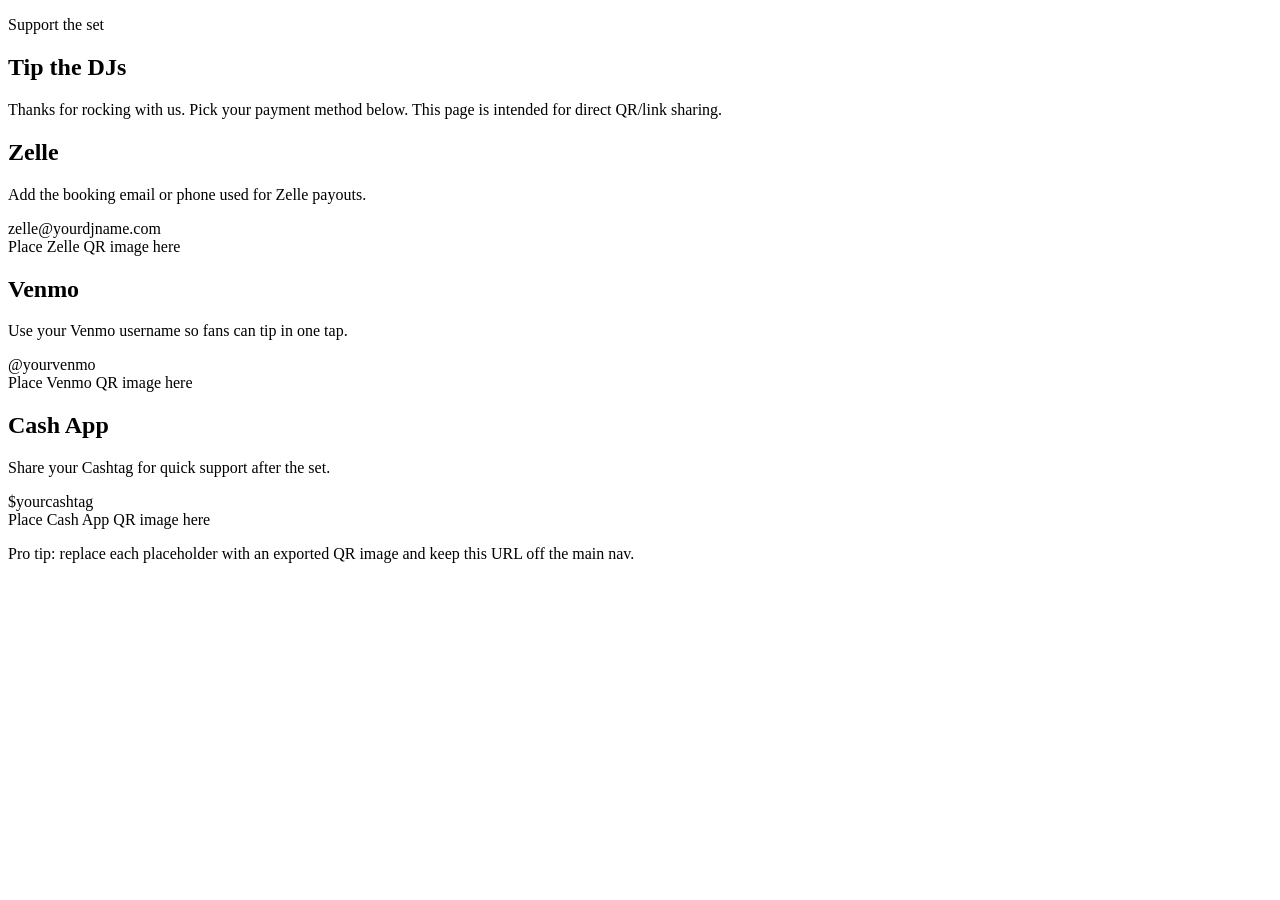
==== tips/index.html @ a42e5704 "feat: add hidden tipping page + desktop layout polish - add QR-share tipping page with Zelle, Venmo," ====
<!doctype html>
<html lang="en">
  <head>
    <meta charset="UTF-8" />
    <meta name="viewport" content="width=device-width, initial-scale=1.0" />
    <title>Support the DJs | Nightwave</title>
    <meta name="robots" content="noindex, nofollow" />
    <meta name="description" content="Tip the DJs via Zelle, Venmo, or Cash App." />
    <link rel="preconnect" href="https://fonts.googleapis.com" />
    <link rel="preconnect" href="https://fonts.gstatic.com" crossorigin />
    <link
      href="https://fonts.googleapis.com/css2?family=Inter:wght@400;500;600;700;800&display=swap"
      rel="stylesheet"
    />
    <link rel="stylesheet" href="styles.css" />
  </head>
  <body class="tips-page">
    <main class="tips-wrap reveal is-visible">
      <section class="tips-panel">
        <p class="eyebrow">Support the set</p>
        <h1>Tip the DJs</h1>
        <p class="lede">
          Thanks for rocking with us. Pick your payment method below.
          This page is intended for direct QR/link sharing.
        </p>

        <div class="tips-grid">
          <article class="tip-card">
            <h2>Zelle</h2>
            <p>Add the booking email or phone used for Zelle payouts.</p>
            <div class="tip-handle">zelle@yourdjname.com</div>
            <div class="qr-placeholder">Place Zelle QR image here</div>
          </article>

          <article class="tip-card">
            <h2>Venmo</h2>
            <p>Use your Venmo username so fans can tip in one tap.</p>
            <div class="tip-handle">@yourvenmo</div>
            <div class="qr-placeholder">Place Venmo QR image here</div>
          </article>

          <article class="tip-card">
            <h2>Cash App</h2>
            <p>Share your Cashtag for quick support after the set.</p>
            <div class="tip-handle">$yourcashtag</div>
            <div class="qr-placeholder">Place Cash App QR image here</div>
          </article>
        </div>

        <p class="tips-note">Pro tip: replace each placeholder with an exported QR image and keep this URL off the main nav.</p>
      </section>
    </main>
  </body>
</html>
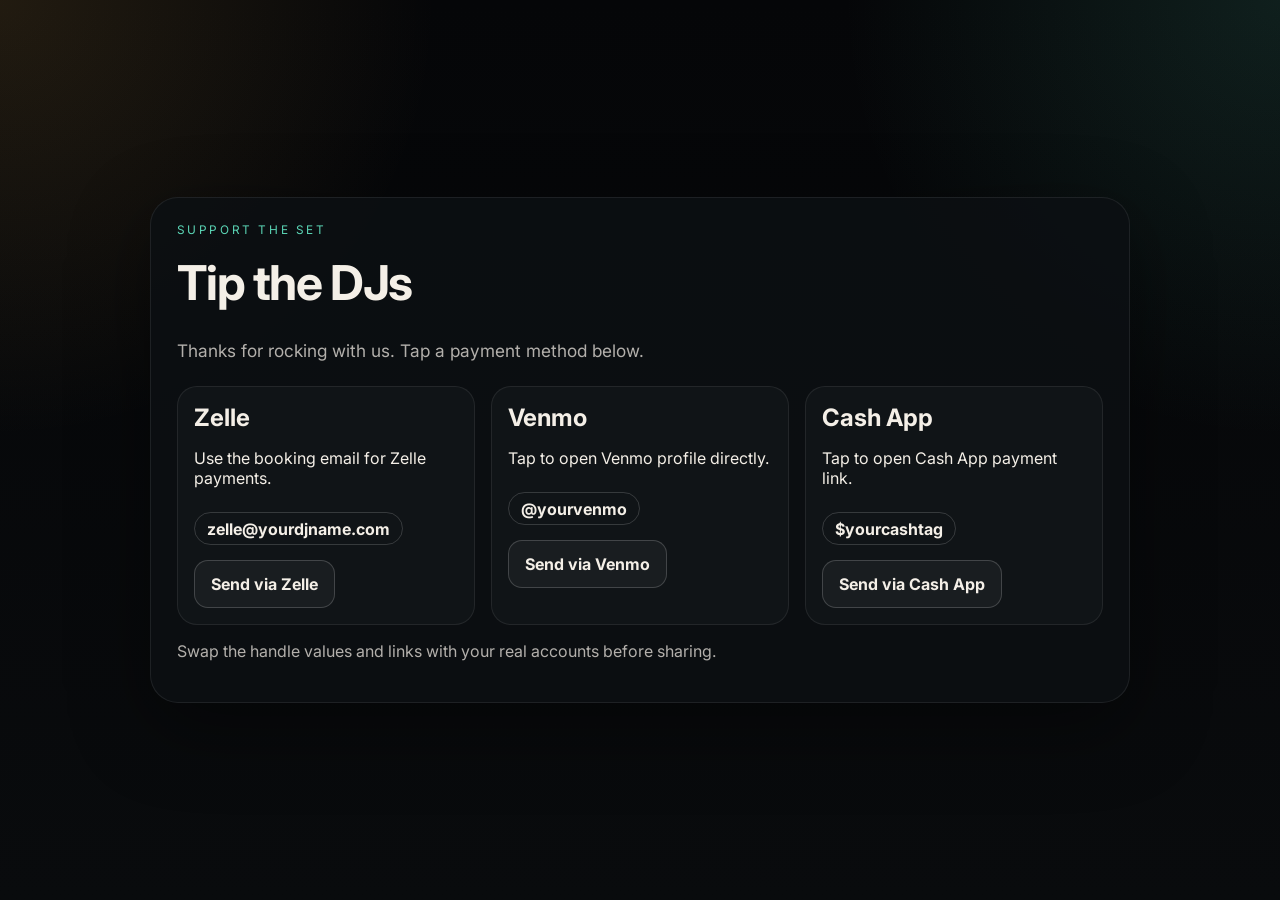
==== commit e553dd26: "feat: convert tips page to direct payment links - replace QR placeholders with tappable links for Ze" ====
--- a/tips/index.html
+++ b/tips/index.html
@@ -12,7 +12,7 @@
       href="https://fonts.googleapis.com/css2?family=Inter:wght@400;500;600;700;800&display=swap"
       rel="stylesheet"
     />
-    <link rel="stylesheet" href="styles.css" />
+    <link rel="stylesheet" href="../styles.css" />
   </head>
   <body class="tips-page">
     <main class="tips-wrap reveal is-visible">
@@ -20,34 +20,33 @@
         <p class="eyebrow">Support the set</p>
         <h1>Tip the DJs</h1>
         <p class="lede">
-          Thanks for rocking with us. Pick your payment method below.
-          This page is intended for direct QR/link sharing.
+          Thanks for rocking with us. Tap a payment method below.
         </p>
 
         <div class="tips-grid">
           <article class="tip-card">
             <h2>Zelle</h2>
-            <p>Add the booking email or phone used for Zelle payouts.</p>
+            <p>Use the booking email for Zelle payments.</p>
             <div class="tip-handle">zelle@yourdjname.com</div>
-            <div class="qr-placeholder">Place Zelle QR image here</div>
+            <a class="tip-link" href="mailto:zelle@yourdjname.com?subject=DJ%20Tip&body=Sending%20a%20tip%20via%20Zelle">Send via Zelle</a>
           </article>
 
           <article class="tip-card">
             <h2>Venmo</h2>
-            <p>Use your Venmo username so fans can tip in one tap.</p>
+            <p>Tap to open Venmo profile directly.</p>
             <div class="tip-handle">@yourvenmo</div>
-            <div class="qr-placeholder">Place Venmo QR image here</div>
+            <a class="tip-link" href="https://venmo.com/yourvenmo" target="_blank" rel="noreferrer">Send via Venmo</a>
           </article>
 
           <article class="tip-card">
             <h2>Cash App</h2>
-            <p>Share your Cashtag for quick support after the set.</p>
+            <p>Tap to open Cash App payment link.</p>
             <div class="tip-handle">$yourcashtag</div>
-            <div class="qr-placeholder">Place Cash App QR image here</div>
+            <a class="tip-link" href="https://cash.app/$yourcashtag" target="_blank" rel="noreferrer">Send via Cash App</a>
           </article>
         </div>
 
-        <p class="tips-note">Pro tip: replace each placeholder with an exported QR image and keep this URL off the main nav.</p>
+        <p class="tips-note">Swap the handle values and links with your real accounts before sharing.</p>
       </section>
     </main>
   </body>
--- a/styles.css
+++ b/styles.css
@@ -0,0 +1,943 @@
+:root {
+  --bg: #06080b;
+  --bg-soft: #101418;
+  --panel: rgba(12, 16, 19, 0.86);
+  --panel-strong: rgba(17, 21, 24, 0.96);
+  --border: rgba(255, 255, 255, 0.08);
+  --text: #f4efe7;
+  --muted: rgba(244, 239, 231, 0.72);
+  --accent: #f1b24c;
+  --accent-2: #5bd6b6;
+  --accent-3: #ef6f55;
+  --shadow: 0 24px 80px rgba(0, 0, 0, 0.42);
+  --radius-xl: 28px;
+  --radius-lg: 20px;
+  --radius-md: 16px;
+  --mx: 50%;
+  --my: 50%;
+}
+
+* { box-sizing: border-box; }
+html { scroll-behavior: smooth; }
+body {
+  margin: 0;
+  font-family: Inter, system-ui, -apple-system, BlinkMacSystemFont, sans-serif;
+  color: var(--text);
+  background:
+    radial-gradient(circle at top left, rgba(241, 178, 76, 0.12), transparent 28%),
+    radial-gradient(circle at top right, rgba(91, 214, 182, 0.12), transparent 28%),
+    linear-gradient(180deg, #050608 0%, #090b0d 100%);
+  min-height: 100vh;
+  overflow-x: hidden;
+}
+
+a { color: inherit; text-decoration: none; }
+button, input, textarea { font: inherit; }
+
+.progress-bar {
+  position: fixed;
+  top: 0;
+  left: 0;
+  width: 100%;
+  height: 3px;
+  z-index: 20;
+  background: rgba(255,255,255,0.03);
+}
+.progress-bar span {
+  display: block;
+  height: 100%;
+  width: 0;
+  background: linear-gradient(90deg, var(--accent), var(--accent-2), var(--accent-3));
+  box-shadow: 0 0 20px rgba(241, 178, 76, 0.28);
+}
+
+.ambient {
+  position: fixed;
+  width: 36rem;
+  height: 36rem;
+  border-radius: 50%;
+  filter: blur(90px);
+  opacity: 0.34;
+  pointer-events: none;
+  z-index: 0;
+  transform: translate3d(0, 0, 0);
+}
+.ambient-a { top: -11rem; left: -12rem; background: rgba(241, 178, 76, 0.16); }
+.ambient-b { bottom: -14rem; right: -10rem; background: rgba(91, 214, 182, 0.16); }
+
+.site-header,
+main,
+.site-footer {
+  position: relative;
+}
+
+main,
+.site-footer {
+  z-index: 0;
+}
+
+.site-header {
+  max-width: 1180px;
+  margin: 0 auto;
+  padding: 1.1rem 1.4rem;
+  display: flex;
+  align-items: center;
+  justify-content: space-between;
+  gap: 1rem;
+  position: sticky;
+  top: 0;
+  z-index: 1000;
+  background: #0a0d10;
+  border-bottom: 1px solid rgba(255,255,255,0.08);
+  box-shadow: 0 10px 32px rgba(0, 0, 0, 0.32);
+  transition: transform 220ms ease;
+}
+.brand {
+  display: inline-flex;
+  align-items: center;
+  gap: 0.8rem;
+  font-weight: 700;
+  letter-spacing: 0.02em;
+}
+.brand-mark {
+  width: 2.5rem;
+  height: 2.5rem;
+  display: grid;
+  place-items: center;
+  border-radius: 14px;
+  background: linear-gradient(135deg, rgba(241, 178, 76, 0.95), rgba(91, 214, 182, 0.8));
+  box-shadow: var(--shadow);
+}
+.brand-copy {
+  display: grid;
+  line-height: 1.05;
+}
+.brand-copy strong { font-size: 1rem; }
+.brand-copy span { color: var(--muted); font-size: 0.78rem; }
+
+.nav {
+  display: flex;
+  align-items: center;
+  gap: 1rem;
+  color: var(--muted);
+}
+.nav a {
+  position: relative;
+  padding-bottom: 0.15rem;
+}
+.nav a::after {
+  content: '';
+  position: absolute;
+  left: 0;
+  bottom: 0;
+  width: 100%;
+  height: 1px;
+  background: linear-gradient(90deg, transparent, rgba(255,255,255,0.8), transparent);
+  transform: scaleX(0);
+  transform-origin: center;
+  transition: transform 180ms ease;
+}
+.nav a:hover::after { transform: scaleX(1); }
+
+.section,
+.site-footer {
+  max-width: 1180px;
+  margin: 0 auto;
+  padding: 3.4rem 1.4rem;
+}
+.hero {
+  padding-top: 3.4rem;
+  display: grid;
+  grid-template-columns: 1fr;
+  gap: 1rem;
+  align-items: stretch;
+  min-height: auto;
+}
+
+/* Desktop polish: keep hero balanced so web view doesn't feel stacked/funky */
+@media (min-width: 1081px) {
+  .hero {
+    grid-template-columns: minmax(0, 1.08fr) minmax(0, 0.92fr);
+    gap: 1.4rem;
+    align-items: start;
+  }
+
+  .hero-copy {
+    padding-right: 1.2rem;
+  }
+
+  .hero-card {
+    margin-top: 0.4rem;
+    position: sticky;
+    top: 5.6rem;
+  }
+
+  .ticker {
+    grid-column: 1 / -1;
+    margin-top: 0.8rem;
+  }
+
+  .section-heading h2 {
+    max-width: 18ch;
+  }
+
+  .split {
+    grid-template-columns: minmax(0, 1fr) minmax(0, 1.15fr);
+    gap: 1.25rem;
+  }
+}
+.hero-copy,
+.hero-card,
+.feature-card,
+.vibe-card,
+.social-card,
+.contact-item,
+.contact-form {
+  border-radius: var(--radius-xl);
+  border: 1px solid var(--border);
+  background: var(--panel);
+  box-shadow: var(--shadow);
+}
+.hero-copy {
+  padding: 1.1rem 0.2rem;
+  background: transparent;
+  border: 0;
+  box-shadow: none;
+  max-width: none;
+}
+.hero-copy h1,
+.section-heading h2 {
+  margin: 0;
+  line-height: 0.94;
+  letter-spacing: -0.055em;
+}
+.hero-copy h1 { font-size: clamp(3.1rem, 7.2vw, 6.8rem); max-width: 11ch; }
+.section-heading h2 { font-size: clamp(2rem, 4vw, 3.45rem); max-width: 14ch; }
+.eyebrow {
+  margin: 0 0 1rem;
+  text-transform: uppercase;
+  letter-spacing: 0.22em;
+  font-size: 0.74rem;
+  color: var(--accent-2);
+}
+.lede,
+.section-heading p,
+.card-list,
+.contact-item span,
+.social-card span,
+.feature-card p,
+.vibe-card span,
+.vibe-card strong,
+.hero-meta span,
+.hero-meta strong,
+.footer-copy,
+.social-card p {
+  color: var(--muted);
+  line-height: 1.7;
+}
+.lede { max-width: 60ch; font-size: 1.08rem; margin: 1.5rem 0 0; }
+.hero-actions {
+  display: flex;
+  flex-wrap: wrap;
+  gap: 0.9rem;
+  margin-top: 2rem;
+}
+.btn {
+  display: inline-flex;
+  align-items: center;
+  justify-content: center;
+  min-height: 3.25rem;
+  padding: 0.95rem 1.25rem;
+  border-radius: 999px;
+  border: 1px solid transparent;
+  transition: transform 180ms ease, border-color 180ms ease, background 180ms ease, box-shadow 180ms ease;
+}
+.btn:hover { transform: translateY(-2px); }
+.btn-primary {
+  background: linear-gradient(135deg, var(--accent), var(--accent-2));
+  color: white;
+  box-shadow: 0 16px 40px rgba(241, 178, 76, 0.22);
+}
+.btn-secondary,
+.btn-ghost {
+  background: rgba(255,255,255,0.04);
+  border-color: var(--border);
+}
+.btn-secondary:hover,
+.btn-ghost:hover { border-color: rgba(255,255,255,0.22); }
+.hero-meta {
+  margin-top: 1.9rem;
+  display: grid;
+  grid-template-columns: 1fr;
+  gap: 0.9rem;
+  max-width: 34rem;
+}
+.hero-meta div {
+  padding: 0.85rem 0.95rem;
+  border-radius: var(--radius-md);
+  background: rgba(255,255,255,0.03);
+  border: 1px solid rgba(255,255,255,0.07);
+}
+.hero-meta span,
+.vibe-card span {
+  display: block;
+  text-transform: uppercase;
+  letter-spacing: 0.16em;
+  font-size: 0.68rem;
+  margin-bottom: 0.4rem;
+  color: rgba(238,242,255,0.56);
+}
+.hero-meta strong,
+.vibe-card strong { font-size: 0.98rem; color: rgba(238,242,255,0.88); }
+.ticker {
+  margin-top: 1.6rem;
+  overflow: hidden;
+  width: 100vw;
+  max-width: 100vw;
+  margin-left: calc(50% - 50vw);
+  margin-right: calc(50% - 50vw);
+  padding: 0.85rem max(1.4rem, env(safe-area-inset-left)) 0.85rem max(1.4rem, env(safe-area-inset-right));
+  border-top: 1px solid rgba(255,255,255,0.06);
+  border-bottom: 1px solid rgba(255,255,255,0.06);
+}
+.ticker-track {
+  display: inline-flex;
+  gap: 1.2rem;
+  white-space: nowrap;
+  animation: marquee 18s linear infinite;
+  text-transform: uppercase;
+  letter-spacing: 0.16em;
+  font-size: 0.74rem;
+  color: rgba(238,242,255,0.78);
+}
+.ticker-track span {
+  padding: 0.2rem 0.75rem;
+  border-radius: 999px;
+  background: rgba(255,255,255,0.03);
+  border: 1px solid rgba(255,255,255,0.06);
+}
+.hero-card {
+  position: relative;
+  padding: 1.15rem;
+  backdrop-filter: blur(20px);
+  overflow: hidden;
+  width: 100%;
+}
+.hero-card::before {
+  content: '';
+  position: absolute;
+  inset: 0;
+  background: radial-gradient(circle at var(--mx) var(--my), rgba(255,255,255,0.12), transparent 34%);
+  pointer-events: none;
+}
+.card-top,
+.contact-strip {
+  display: flex;
+  align-items: center;
+  justify-content: space-between;
+  gap: 1rem;
+}
+.card-top { position: relative; z-index: 1; }
+.card-top > div { display: inline-flex; align-items: center; gap: 0.55rem; color: rgba(238,242,255,0.9); }
+.status-dot {
+  width: 0.62rem;
+  height: 0.62rem;
+  border-radius: 50%;
+  background: #53ffb1;
+  box-shadow: 0 0 18px rgba(83,255,177,0.75);
+}
+.pill {
+  padding: 0.35rem 0.75rem;
+  border-radius: 999px;
+  background: rgba(255,255,255,0.08);
+  font-size: 0.82rem;
+}
+.deck {
+  position: relative;
+  height: 20rem;
+  margin: 1rem 0 1.15rem;
+  border-radius: 26px;
+  overflow: hidden;
+  background:
+    radial-gradient(circle at center, rgba(255,255,255,0.08), transparent 32%),
+    linear-gradient(180deg, rgba(18,25,41,0.95), rgba(8,11,18,0.98));
+}
+.deck::after {
+  content: '';
+  position: absolute;
+  inset: 0;
+  background-image:
+    linear-gradient(rgba(255,255,255,0.03) 1px, transparent 1px),
+    linear-gradient(90deg, rgba(255,255,255,0.03) 1px, transparent 1px);
+  background-size: 30px 30px;
+  opacity: 0.18;
+  pointer-events: none;
+}
+.deck-platter,
+.deck-ring {
+  position: absolute;
+  left: 50%;
+  top: 52%;
+  transform: translate(-50%, -50%);
+  border-radius: 50%;
+}
+.deck-platter {
+  width: 11rem;
+  height: 11rem;
+  background:
+    radial-gradient(circle at center, #121212 0 12%, #3f3f3f 12% 16%, #121212 16% 24%, #000 24% 100%);
+  box-shadow: 0 0 0 18px rgba(255,255,255,0.03);
+  animation: spin 18s linear infinite;
+}
+.deck-ring {
+  width: 14rem;
+  height: 14rem;
+  border: 1px solid rgba(255,255,255,0.08);
+  box-shadow: inset 0 0 0 1px rgba(255,255,255,0.03);
+}
+.deck-tonearm {
+  position: absolute;
+  right: 1.9rem;
+  top: 2rem;
+  width: 7rem;
+  height: 0.5rem;
+  border-radius: 999px;
+  background: linear-gradient(90deg, rgba(255,255,255,0.12), rgba(255,255,255,0.6));
+  transform: rotate(16deg);
+  transform-origin: right center;
+  animation: nod 5.8s ease-in-out infinite;
+}
+.deck-bars {
+  position: absolute;
+  left: 1.1rem;
+  bottom: 1rem;
+  display: flex;
+  align-items: end;
+  gap: 0.42rem;
+  height: 5.5rem;
+}
+.deck-bars span {
+  width: 0.5rem;
+  border-radius: 999px;
+  background: linear-gradient(180deg, var(--accent-2), var(--accent), var(--accent-3));
+  box-shadow: 0 0 18px rgba(241, 178, 76, 0.32);
+  animation: bounce 1.2s ease-in-out infinite;
+}
+.deck-bars span:nth-child(1) { height: 30%; animation-delay: -0.1s; }
+.deck-bars span:nth-child(2) { height: 72%; animation-delay: -0.35s; }
+.deck-bars span:nth-child(3) { height: 48%; animation-delay: -0.6s; }
+.deck-bars span:nth-child(4) { height: 84%; animation-delay: -0.2s; }
+.deck-bars span:nth-child(5) { height: 56%; animation-delay: -0.45s; }
+.deck-bars span:nth-child(6) { height: 92%; animation-delay: -0.75s; }
+.light {
+  position: absolute;
+  width: 16rem;
+  height: 16rem;
+  border-radius: 50%;
+  filter: blur(30px);
+  opacity: 0.6;
+  mix-blend-mode: screen;
+}
+.light-a { right: -5rem; top: -4rem; background: rgba(241,178,76,0.36); animation: float 8s ease-in-out infinite; }
+.light-b { left: -6rem; bottom: -5rem; background: rgba(91,214,182,0.28); animation: float 9s ease-in-out infinite reverse; }
+.card-badges {
+  display: flex;
+  flex-wrap: wrap;
+  gap: 0.55rem;
+  margin-bottom: 1rem;
+}
+.card-badges span,
+.vibe-card,
+.social-card,
+.contact-item {
+  background: var(--panel-strong);
+}
+.card-badges span {
+  padding: 0.45rem 0.75rem;
+  border-radius: 999px;
+  border: 1px solid rgba(255,255,255,0.08);
+  color: rgba(238,242,255,0.82);
+  font-size: 0.8rem;
+}
+.card-list {
+  margin: 0;
+  padding-left: 1.2rem;
+  position: relative;
+  z-index: 1;
+}
+.section-heading { margin-bottom: 1.4rem; }
+.grid.three-up,
+.social-grid,
+.vibe-grid {
+  display: grid;
+  gap: 1rem;
+}
+.grid.three-up { grid-template-columns: repeat(3, minmax(0, 1fr)); }
+.vibe-grid { grid-template-columns: repeat(3, minmax(0, 1fr)); }
+.feature-card,
+.vibe-card,
+.social-card,
+.contact-item {
+  padding: 1rem;
+}
+.feature-card h3,
+.social-card strong,
+.contact-item strong {
+  margin: 0.2rem 0 0;
+  font-size: 1.08rem;
+  color: rgba(238,242,255,0.92);
+}
+.vibe-card {
+  min-height: 9rem;
+  display: grid;
+  align-content: start;
+}
+.social-grid { grid-template-columns: repeat(4, minmax(0, 1fr)); }
+.social-card {
+  min-height: 11rem;
+  display: flex;
+  flex-direction: column;
+  justify-content: space-between;
+  transition: transform 180ms ease, border-color 180ms ease;
+}
+.social-card p {
+  margin: 1rem 0 0;
+  font-size: 0.95rem;
+}
+.social-card:hover,
+.contact-item:hover,
+.vibe-card:hover { border-color: rgba(255,255,255,0.22); transform: translateY(-3px); }
+.split { display: grid; grid-template-columns: 0.95fr 1.05fr; gap: 1rem; align-items: start; }
+.contact-strip { display: grid; grid-template-columns: repeat(2, minmax(0, 1fr)); gap: 1rem; }
+.contact-item {
+  display: block;
+  transition: transform 180ms ease, border-color 180ms ease;
+}
+.contact-form { padding: 1rem; }
+.form-grid {
+  display: grid;
+  grid-template-columns: repeat(2, minmax(0, 1fr));
+  gap: 1rem;
+}
+label { display: grid; gap: 0.55rem; }
+label span {
+  color: rgba(244, 239, 231, 0.64);
+  font-size: 0.92rem;
+}
+input,
+textarea {
+  width: 100%;
+  border: 1px solid rgba(255,255,255,0.1);
+  border-radius: 16px;
+  background: rgba(255,255,255,0.04);
+  color: var(--text);
+  padding: 0.95rem 1rem;
+  outline: none;
+}
+input:focus,
+textarea:focus {
+  border-color: rgba(91, 214, 182, 0.55);
+  box-shadow: 0 0 0 4px rgba(91, 214, 182, 0.16);
+}
+.full { grid-column: 1 / -1; }
+.btn-submit { margin-top: 1rem; width: 100%; }
+.site-footer {
+  display: flex;
+  justify-content: space-between;
+  align-items: center;
+  gap: 1rem;
+  padding-top: 2rem;
+  padding-bottom: 2.5rem;
+  border-top: 1px solid rgba(255,255,255,0.08);
+  color: var(--muted);
+}
+.site-footer a:hover { color: white; }
+
+/* Hidden tip page (share via direct link /tips.html or QR only) */
+.tips-page {
+  display: grid;
+  place-items: center;
+  padding: 2rem 1rem;
+}
+.tips-wrap {
+  width: min(980px, 100%);
+}
+.tips-panel {
+  border-radius: var(--radius-xl);
+  border: 1px solid var(--border);
+  background: var(--panel);
+  box-shadow: var(--shadow);
+  padding: clamp(1rem, 2vw, 2rem);
+}
+.tips-panel h1 {
+  margin: 0;
+  font-size: clamp(2rem, 4vw, 3rem);
+  letter-spacing: -0.03em;
+}
+.tips-grid {
+  margin-top: 1.25rem;
+  display: grid;
+  grid-template-columns: repeat(3, minmax(0, 1fr));
+  gap: 1rem;
+}
+.tip-card {
+  border-radius: var(--radius-lg);
+  border: 1px solid var(--border);
+  background: var(--panel-strong);
+  padding: 1rem;
+}
+.tip-card h2 {
+  margin: 0;
+}
+.tip-handle {
+  margin-top: 0.55rem;
+  display: inline-flex;
+  border: 1px solid rgba(255,255,255,0.16);
+  border-radius: 999px;
+  padding: 0.35rem 0.75rem;
+  font-weight: 700;
+}
+.tip-link {
+  margin-top: 0.9rem;
+  min-height: 3rem;
+  border-radius: 14px;
+  border: 1px solid rgba(255,255,255,0.18);
+  display: inline-flex;
+  align-items: center;
+  justify-content: center;
+  padding: 0.75rem 1rem;
+  font-weight: 700;
+  background: rgba(255,255,255,0.04);
+  transition: transform 180ms ease, border-color 180ms ease, background 180ms ease;
+}
+.tip-link:hover {
+  transform: translateY(-2px);
+  border-color: rgba(255,255,255,0.36);
+  background: rgba(255,255,255,0.08);
+}
+.tips-note {
+  margin-top: 1rem;
+  color: var(--muted);
+}
+
+.reveal {
+  opacity: 0;
+  transform: translateY(26px);
+  transition: opacity 600ms ease, transform 600ms ease;
+}
+.reveal.is-visible {
+  opacity: 1;
+  transform: translateY(0);
+}
+.magnetic {
+  will-change: transform;
+  transform: translate3d(0, 0, 0);
+}
+[data-split-text] {
+  display: inline-block;
+}
+@keyframes marquee {
+  from { transform: translateX(0); }
+  to { transform: translateX(-50%); }
+}
+@keyframes spin {
+  from { transform: translate(-50%, -50%) rotate(0deg); }
+  to { transform: translate(-50%, -50%) rotate(360deg); }
+}
+@keyframes nod {
+  0%, 100% { transform: rotate(16deg); }
+  50% { transform: rotate(22deg); }
+}
+@keyframes bounce {
+  0%, 100% { transform: scaleY(0.75); }
+  50% { transform: scaleY(1.15); }
+}
+@keyframes float {
+  0%, 100% { transform: translate3d(0, 0, 0) scale(1); }
+  50% { transform: translate3d(0, 10px, 0) scale(1.06); }
+}
+
+@media (max-width: 1080px) {
+  .hero,
+  .split,
+  .grid.three-up,
+  .social-grid,
+  .vibe-grid,
+  .contact-strip,
+  .form-grid,
+  .tips-grid { grid-template-columns: 1fr; }
+  .hero { min-height: auto; padding-top: 2.5rem; }
+  .hero-copy h1 { max-width: 100%; }
+  .site-header { flex-wrap: wrap; justify-content: center; }
+  .nav { order: 3; width: 100%; justify-content: center; }
+  .section, .site-footer { padding-inline: 1rem; }
+  .site-footer { flex-direction: column; text-align: center; }
+}
+
+@media (max-width: 760px) {
+  html,
+  body {
+    width: 100%;
+    max-width: 100%;
+    overflow-x: clip;
+  }
+  main {
+    width: 100%;
+    max-width: 100%;
+    overflow-x: clip;
+  }
+  * {
+    min-width: 0;
+  }
+  .site-header {
+    width: 100%;
+    max-width: 100%;
+    padding: 0.85rem 1rem;
+    justify-content: space-between;
+    gap: 0.65rem;
+  }
+  .brand-copy span,
+  .btn-ghost,
+  .nav {
+    display: none;
+  }
+  .brand-mark {
+    width: 2.15rem;
+    height: 2.15rem;
+    border-radius: 12px;
+  }
+  .hero,
+  .section,
+  .site-footer {
+    width: 100%;
+    max-width: 100%;
+  }
+  .hero {
+    display: flex;
+    flex-direction: column;
+    align-items: stretch;
+    padding-top: 1.4rem;
+    gap: 0.9rem;
+    min-height: auto;
+  }
+  .hero-copy {
+    padding: 0;
+    text-align: center;
+  }
+  .hero-copy h1 {
+    font-size: clamp(2.4rem, 10vw, 3.9rem);
+    max-width: 10ch;
+    margin-inline: auto;
+  }
+  .lede {
+    font-size: 1rem;
+    margin-top: 1.1rem;
+    margin-inline: auto;
+    max-width: 34ch;
+  }
+  .hero-actions {
+    flex-direction: column;
+    gap: 0.7rem;
+    margin-top: 1.4rem;
+  }
+  .btn { width: 100%; }
+  .hero-meta {
+    margin-top: 1.05rem;
+    gap: 0.65rem;
+    max-width: 100%;
+  }
+  .hero-meta div {
+    text-align: left;
+  }
+  .ticker {
+    width: 100vw;
+    max-width: 100vw;
+    display: block;
+    margin: 1rem 0 0;
+    margin-left: calc(50% - 50vw);
+    margin-right: calc(50% - 50vw);
+    padding: 0.55rem max(1rem, env(safe-area-inset-left)) 0.55rem max(1rem, env(safe-area-inset-right));
+    overflow: hidden;
+    border-top-color: rgba(255,255,255,0.05);
+    border-bottom-color: rgba(255,255,255,0.05);
+  }
+  .ticker-track {
+    gap: 0.55rem;
+    font-size: 0.58rem;
+    animation-duration: 22s;
+  }
+  .ticker-track span {
+    padding: 0.15rem 0.55rem;
+  }
+  .hero-card {
+    display: block;
+    width: 100%;
+    margin: 0;
+    padding: 0.9rem;
+    border-radius: 22px;
+    transform: none;
+    transform-origin: center top;
+  }
+  .deck {
+    height: 11.5rem;
+    margin: 0.85rem 0 0.95rem;
+  }
+  .deck-platter { width: 6.8rem; height: 6.8rem; }
+  .deck-ring { width: 9.2rem; height: 9.2rem; }
+  .deck-tonearm {
+    width: 4.5rem;
+    right: 1rem;
+    top: 1rem;
+  }
+  .deck-bars {
+    left: 0.75rem;
+    bottom: 0.7rem;
+    height: 4rem;
+    gap: 0.26rem;
+  }
+  .deck-bars span { width: 0.34rem; }
+  .light { width: 9.5rem; height: 9.5rem; filter: blur(18px); }
+  .card-badges { gap: 0.35rem; margin-bottom: 0.7rem; }
+  .card-badges span { font-size: 0.7rem; padding: 0.32rem 0.5rem; }
+  .grid.three-up,
+  .vibe-grid,
+  .social-grid,
+  .contact-strip,
+  .form-grid {
+    grid-template-columns: 1fr;
+  }
+  .contact-strip {
+    display: grid;
+  }
+  .section,
+  .site-footer {
+    padding: 2.35rem 1rem;
+  }
+  .section-heading {
+    margin-bottom: 1.1rem;
+    text-align: center;
+  }
+  .section-heading h2 {
+    font-size: clamp(1.55rem, 7.8vw, 2.25rem);
+    max-width: 14ch;
+    margin-inline: auto;
+  }
+  .section-heading p {
+    max-width: 40ch;
+    margin-inline: auto;
+  }
+  .feature-card,
+  .vibe-card,
+  .social-card,
+  .contact-item,
+  .contact-form {
+    padding: 1rem;
+  }
+  .feature-card,
+  .vibe-card,
+  .social-card,
+  .contact-item,
+  .contact-form,
+  .contact-strip,
+  .grid.three-up,
+  .vibe-grid,
+  .social-grid {
+    width: 100%;
+  }
+  .social-card { min-height: auto; }
+  .contact-form { padding-bottom: 1rem; }
+  .site-footer {
+    padding-bottom: 7rem;
+    gap: 0.5rem;
+    text-align: center;
+  }
+  .mobile-cta {
+    position: fixed;
+    left: 0.75rem;
+    right: 0.75rem;
+    bottom: calc(0.55rem + env(safe-area-inset-bottom));
+    z-index: 30;
+    display: grid;
+    grid-template-columns: 1.55fr 0.8fr;
+    gap: 0.5rem;
+    padding: 0.5rem;
+    border-radius: 18px;
+    background: rgba(8, 11, 18, 0.76);
+    border: 1px solid rgba(255,255,255,0.08);
+    backdrop-filter: blur(16px);
+    box-shadow: 0 16px 45px rgba(0,0,0,0.32);
+  }
+  .mobile-cta a {
+    min-height: 2.7rem;
+    display: inline-flex;
+    align-items: center;
+    justify-content: center;
+    border-radius: 999px;
+    font-size: 0.94rem;
+    font-weight: 700;
+  }
+  .mobile-cta-primary {
+    background: linear-gradient(135deg, var(--accent), var(--accent-2));
+    color: #fff;
+  }
+  .mobile-cta-secondary {
+    background: rgba(255,255,255,0.06);
+    border: 1px solid rgba(255,255,255,0.08);
+  }
+}
+
+@media (max-width: 430px) {
+  .site-header {
+    padding: 0.72rem 0.85rem;
+  }
+  .hero {
+    padding-top: 1rem;
+  }
+  .eyebrow {
+    font-size: 0.66rem;
+    letter-spacing: 0.16em;
+    margin-bottom: 0.75rem;
+  }
+  .hero-copy h1 {
+    font-size: clamp(2.1rem, 10vw, 3.25rem);
+    max-width: 9.3ch;
+    line-height: 0.98;
+  }
+  .lede {
+    font-size: 0.94rem;
+    line-height: 1.6;
+  }
+  .hero-actions {
+    margin-top: 1.1rem;
+  }
+  .hero-meta div {
+    padding: 0.8rem 0.85rem;
+  }
+  .section,
+  .site-footer {
+    padding-top: 2.05rem;
+    padding-bottom: 7rem;
+  }
+  .section-heading h2 {
+    font-size: clamp(1.4rem, 7.8vw, 1.95rem);
+    line-height: 1.02;
+  }
+  .card-list,
+  .social-card p,
+  .feature-card p {
+    font-size: 0.95rem;
+  }
+  .mobile-cta {
+    grid-template-columns: 1.45fr 0.85fr;
+  }
+}
+
+@media (min-width: 761px) {
+  .mobile-cta { display: none; }
+}
+
+@media (prefers-reduced-motion: reduce) {
+  html { scroll-behavior: auto; }
+  *, *::before, *::after { animation: none !important; transition: none !important; }
+  .reveal { opacity: 1; transform: none; }
+}
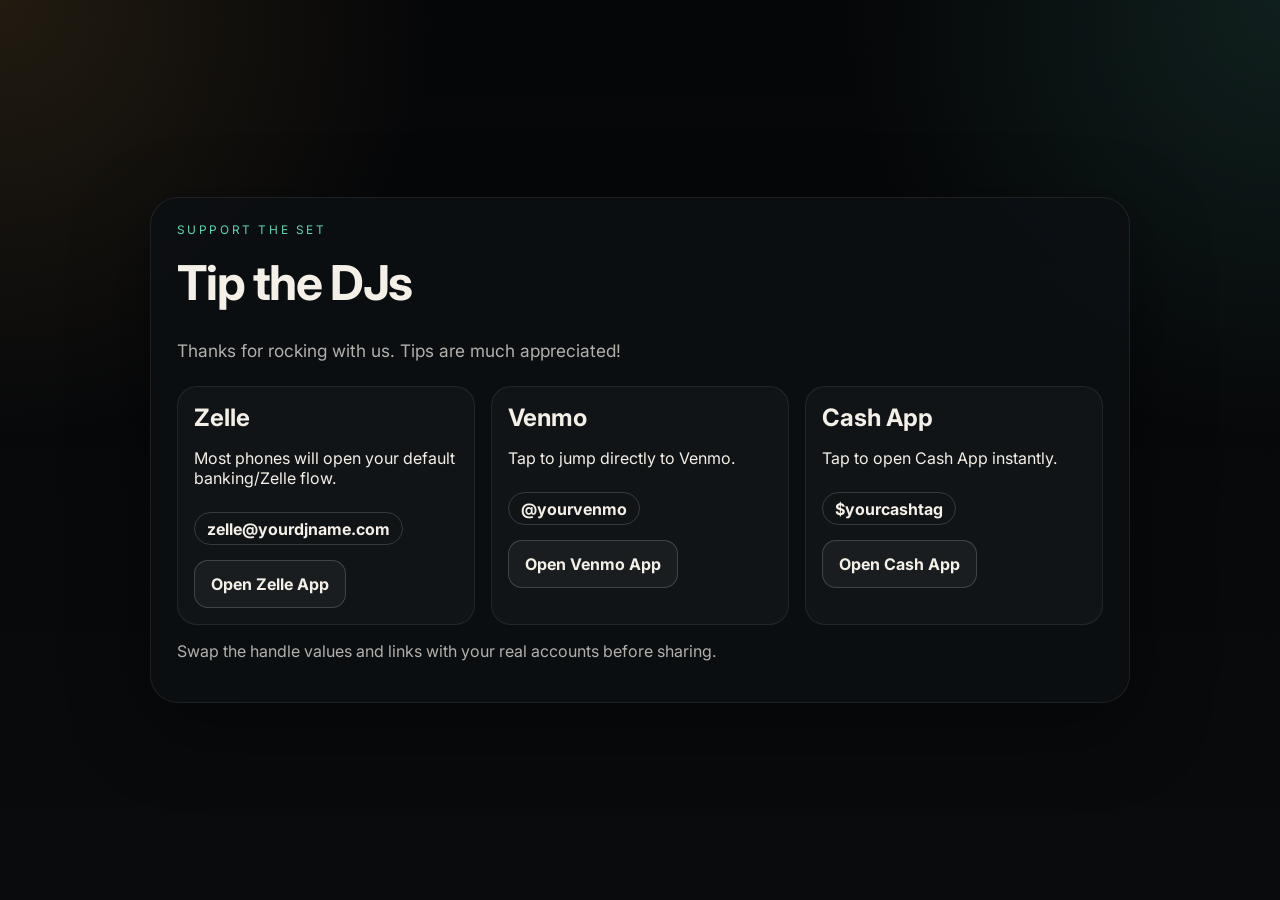
==== commit 07e8fc90: "feat: add mobile app deep links for tipping - update tip page copy per request - use iOS/Android dee" ====
--- a/tips/index.html
+++ b/tips/index.html
@@ -19,35 +19,88 @@
       <section class="tips-panel">
         <p class="eyebrow">Support the set</p>
         <h1>Tip the DJs</h1>
-        <p class="lede">
-          Thanks for rocking with us. Tap a payment method below.
-        </p>
+        <p class="lede">Thanks for rocking with us. Tips are much appreciated!</p>
 
         <div class="tips-grid">
           <article class="tip-card">
             <h2>Zelle</h2>
-            <p>Use the booking email for Zelle payments.</p>
+            <p>Most phones will open your default banking/Zelle flow.</p>
             <div class="tip-handle">zelle@yourdjname.com</div>
-            <a class="tip-link" href="mailto:zelle@yourdjname.com?subject=DJ%20Tip&body=Sending%20a%20tip%20via%20Zelle">Send via Zelle</a>
+            <a
+              class="tip-link tip-app-link"
+              href="https://www.zellepay.com/"
+              data-ios="zelle://"
+              data-android="zelle://"
+              data-fallback="https://www.zellepay.com/"
+            >
+              Open Zelle App
+            </a>
           </article>
 
           <article class="tip-card">
             <h2>Venmo</h2>
-            <p>Tap to open Venmo profile directly.</p>
+            <p>Tap to jump directly to Venmo.</p>
             <div class="tip-handle">@yourvenmo</div>
-            <a class="tip-link" href="https://venmo.com/yourvenmo" target="_blank" rel="noreferrer">Send via Venmo</a>
+            <a
+              class="tip-link tip-app-link"
+              href="https://venmo.com/yourvenmo"
+              data-ios="venmo://users/yourvenmo"
+              data-android="venmo://users/yourvenmo"
+              data-fallback="https://venmo.com/yourvenmo"
+            >
+              Open Venmo App
+            </a>
           </article>
 
           <article class="tip-card">
             <h2>Cash App</h2>
-            <p>Tap to open Cash App payment link.</p>
+            <p>Tap to open Cash App instantly.</p>
             <div class="tip-handle">$yourcashtag</div>
-            <a class="tip-link" href="https://cash.app/$yourcashtag" target="_blank" rel="noreferrer">Send via Cash App</a>
+            <a
+              class="tip-link tip-app-link"
+              href="https://cash.app/$yourcashtag"
+              data-ios="cashapp://cash/$yourcashtag"
+              data-android="cashapp://cash/$yourcashtag"
+              data-fallback="https://cash.app/$yourcashtag"
+            >
+              Open Cash App
+            </a>
           </article>
         </div>
 
-        <p class="tips-note">Swap the handle values and links with your real accounts before sharing.</p>
+        <p class="tips-note">
+          Swap the handle values and links with your real accounts before sharing.
+        </p>
       </section>
     </main>
+
+    <script>
+      (function () {
+        const isIOS = /iPhone|iPad|iPod/i.test(navigator.userAgent);
+        const isAndroid = /Android/i.test(navigator.userAgent);
+
+        document.querySelectorAll('.tip-app-link').forEach((link) => {
+          link.addEventListener('click', (e) => {
+            const ios = link.dataset.ios;
+            const android = link.dataset.android;
+            const fallback = link.dataset.fallback || link.href;
+            const deepLink = isIOS ? ios : isAndroid ? android : null;
+
+            if (!deepLink) return;
+
+            e.preventDefault();
+            const start = Date.now();
+            window.location.href = deepLink;
+
+            setTimeout(() => {
+              // if app didn't open, fallback to web
+              if (Date.now() - start < 1600) {
+                window.location.href = fallback;
+              }
+            }, 900);
+          });
+        });
+      })();
+    </script>
   </body>
 </html>
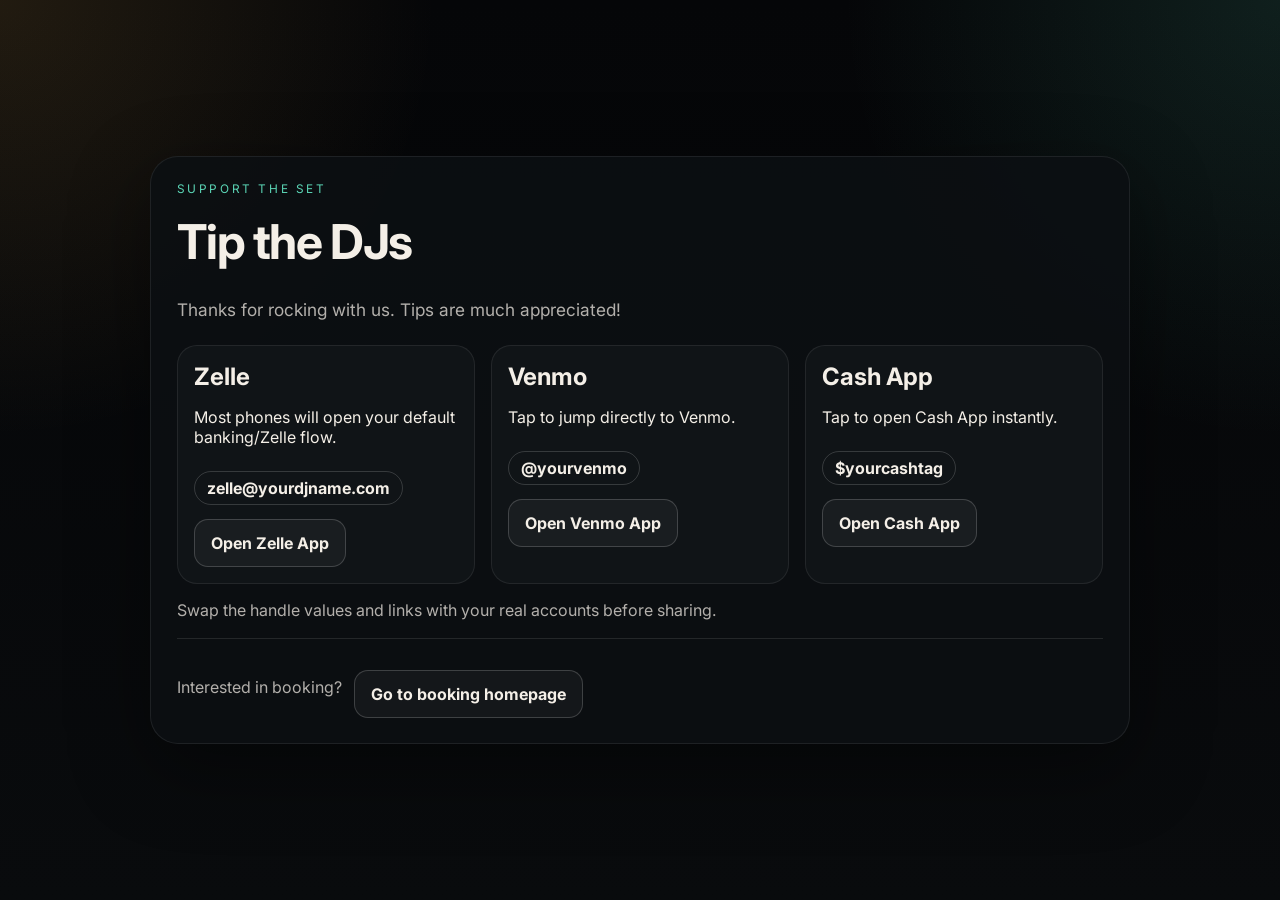
==== commit 10885c3f: "feat: add booking CTA at bottom of tips page - add 'Interested in booking?' section beneath tipping " ====
--- a/tips/index.html
+++ b/tips/index.html
@@ -71,6 +71,11 @@
         <p class="tips-note">
           Swap the handle values and links with your real accounts before sharing.
         </p>
+
+        <div class="tips-booking-cta">
+          <p>Interested in booking?</p>
+          <a class="tip-link" href="/">Go to booking homepage</a>
+        </div>
       </section>
     </main>
 
--- a/styles.css
+++ b/styles.css
@@ -619,6 +619,19 @@
   margin-top: 1rem;
   color: var(--muted);
 }
+.tips-booking-cta {
+  margin-top: 1.15rem;
+  padding-top: 1rem;
+  border-top: 1px solid rgba(255,255,255,0.1);
+  display: flex;
+  flex-wrap: wrap;
+  align-items: center;
+  gap: 0.75rem;
+}
+.tips-booking-cta p {
+  margin: 0;
+  color: var(--muted);
+}
 
 .reveal {
   opacity: 0;
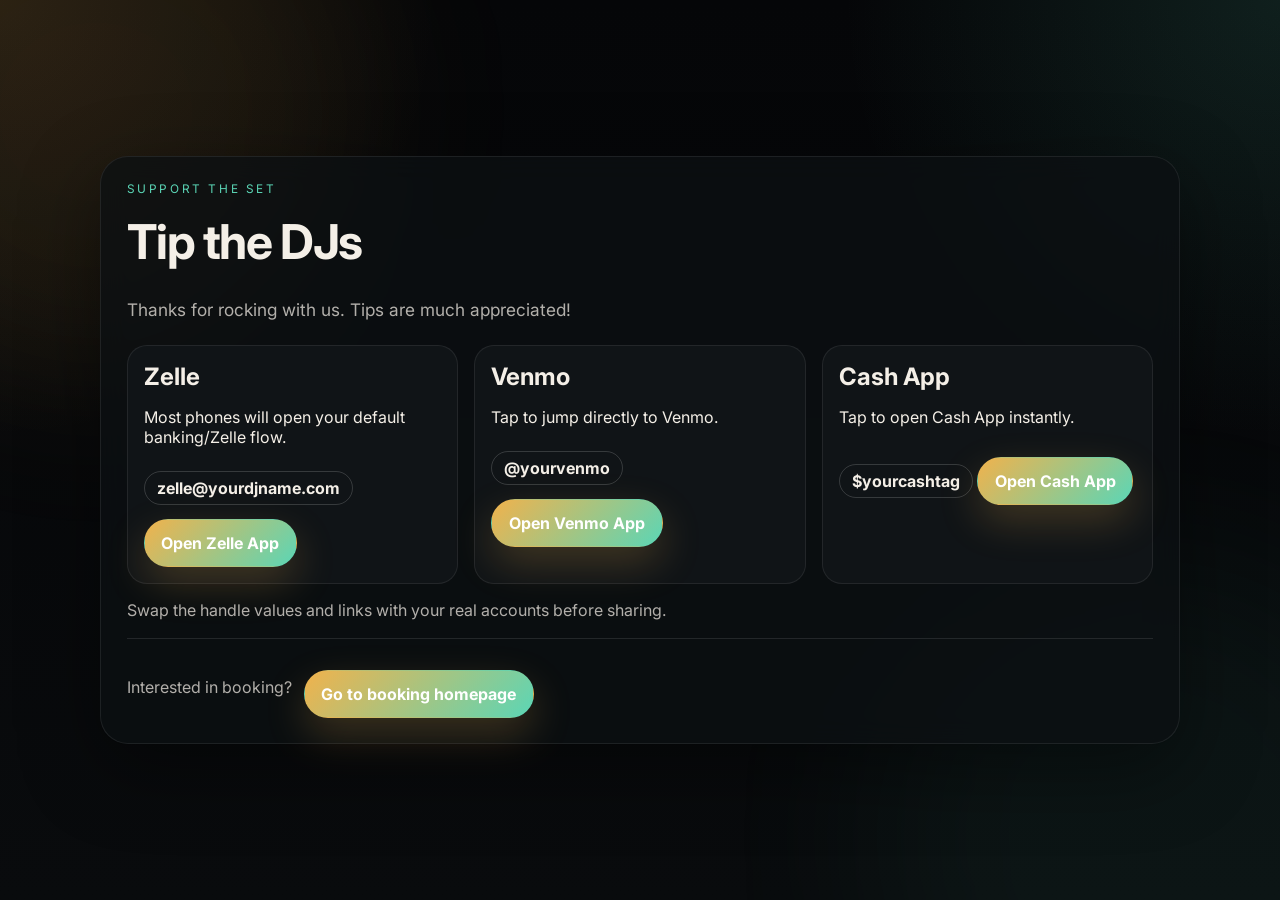
==== commit 18feaac7: "style: align tips page visuals with main page theme - add ambient glow layers to tips page - match m" ====
--- a/tips/index.html
+++ b/tips/index.html
@@ -15,8 +15,11 @@
     <link rel="stylesheet" href="../styles.css" />
   </head>
   <body class="tips-page">
+    <div class="ambient ambient-a" aria-hidden="true"></div>
+    <div class="ambient ambient-b" aria-hidden="true"></div>
+
     <main class="tips-wrap reveal is-visible">
-      <section class="tips-panel">
+      <section class="tips-panel" data-spotlight>
         <p class="eyebrow">Support the set</p>
         <h1>Tip the DJs</h1>
         <p class="lede">Thanks for rocking with us. Tips are much appreciated!</p>
--- a/styles.css
+++ b/styles.css
@@ -555,18 +555,26 @@
 
 /* Hidden tip page (share via direct link /tips.html or QR only) */
 .tips-page {
+  min-height: 100vh;
   display: grid;
   place-items: center;
   padding: 2rem 1rem;
+  background:
+    radial-gradient(circle at top left, rgba(241, 178, 76, 0.12), transparent 28%),
+    radial-gradient(circle at top right, rgba(91, 214, 182, 0.12), transparent 28%),
+    linear-gradient(180deg, #050608 0%, #090b0d 100%);
 }
 .tips-wrap {
-  width: min(980px, 100%);
+  width: min(1080px, 100%);
+  position: relative;
+  z-index: 1;
 }
 .tips-panel {
   border-radius: var(--radius-xl);
   border: 1px solid var(--border);
-  background: var(--panel);
+  background: rgba(12, 16, 19, 0.76);
   box-shadow: var(--shadow);
+  backdrop-filter: blur(14px);
   padding: clamp(1rem, 2vw, 2rem);
 }
 .tips-panel h1 {
@@ -600,20 +608,21 @@
 .tip-link {
   margin-top: 0.9rem;
   min-height: 3rem;
-  border-radius: 14px;
-  border: 1px solid rgba(255,255,255,0.18);
+  border-radius: 999px;
+  border: 1px solid transparent;
   display: inline-flex;
   align-items: center;
   justify-content: center;
-  padding: 0.75rem 1rem;
+  padding: 0.75rem 1.05rem;
   font-weight: 700;
-  background: rgba(255,255,255,0.04);
-  transition: transform 180ms ease, border-color 180ms ease, background 180ms ease;
+  color: #fff;
+  background: linear-gradient(135deg, var(--accent), var(--accent-2));
+  box-shadow: 0 16px 40px rgba(241, 178, 76, 0.22);
+  transition: transform 180ms ease, border-color 180ms ease, filter 180ms ease;
 }
 .tip-link:hover {
   transform: translateY(-2px);
-  border-color: rgba(255,255,255,0.36);
-  background: rgba(255,255,255,0.08);
+  filter: brightness(1.06);
 }
 .tips-note {
   margin-top: 1rem;
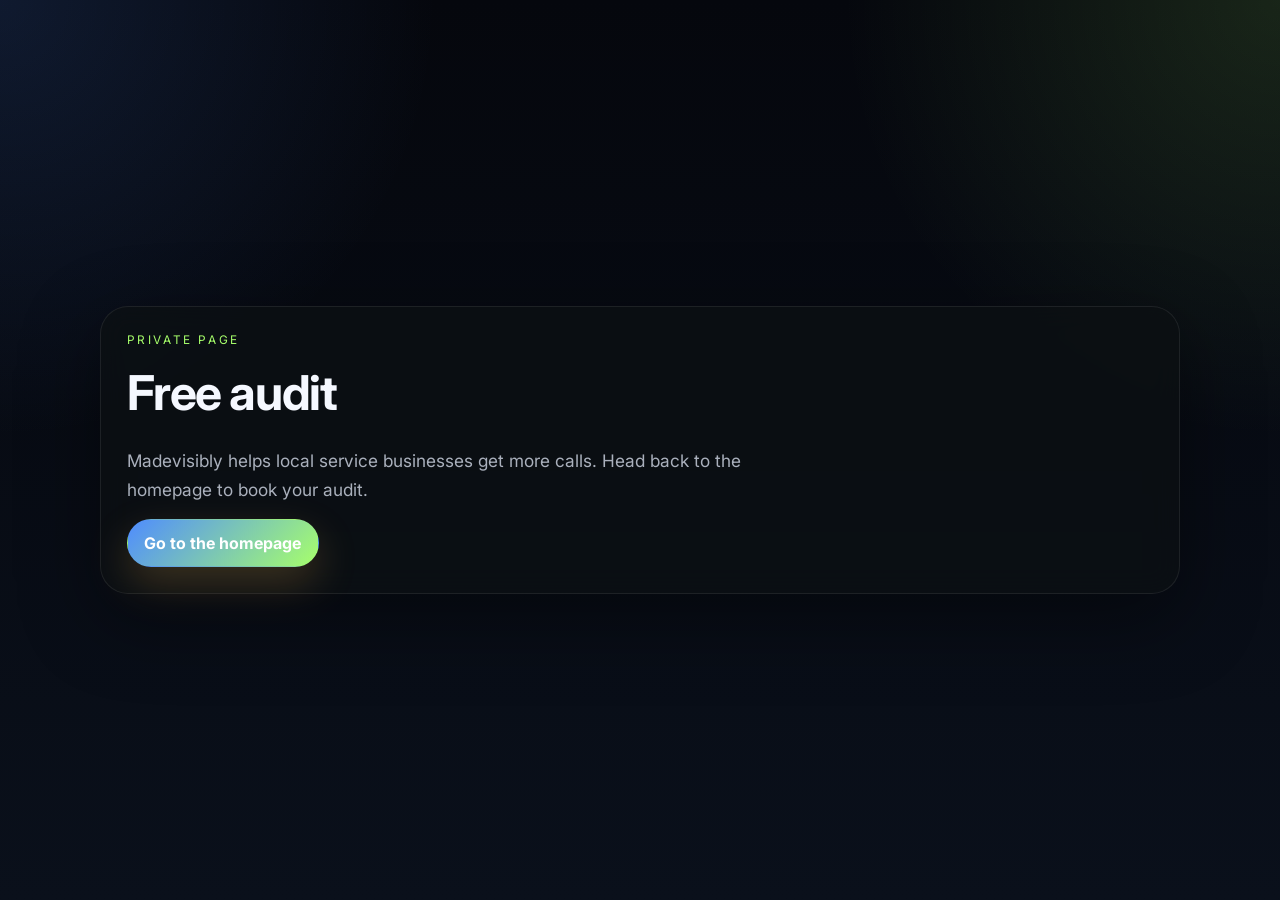
==== commit 334ff590: "feat: refresh Madevisibly pricing section" ====
--- a/tips/index.html
+++ b/tips/index.html
@@ -3,112 +3,22 @@
   <head>
     <meta charset="UTF-8" />
     <meta name="viewport" content="width=device-width, initial-scale=1.0" />
-    <title>Support the DJs | Nightwave</title>
+    <title>Madevisibly | Free Audit</title>
     <meta name="robots" content="noindex, nofollow" />
-    <meta name="description" content="Tip the DJs via Zelle, Venmo, or Cash App." />
+    <meta name="description" content="Request a free marketing audit from Madevisibly." />
     <link rel="preconnect" href="https://fonts.googleapis.com" />
     <link rel="preconnect" href="https://fonts.gstatic.com" crossorigin />
-    <link
-      href="https://fonts.googleapis.com/css2?family=Inter:wght@400;500;600;700;800&display=swap"
-      rel="stylesheet"
-    />
+    <link href="https://fonts.googleapis.com/css2?family=Inter:wght@400;500;600;700;800;900&display=swap" rel="stylesheet" />
     <link rel="stylesheet" href="../styles.css" />
   </head>
   <body class="tips-page">
-    <div class="ambient ambient-a" aria-hidden="true"></div>
-    <div class="ambient ambient-b" aria-hidden="true"></div>
-
-    <main class="tips-wrap reveal is-visible">
-      <section class="tips-panel" data-spotlight>
-        <p class="eyebrow">Support the set</p>
-        <h1>Tip the DJs</h1>
-        <p class="lede">Thanks for rocking with us. Tips are much appreciated!</p>
-
-        <div class="tips-grid">
-          <article class="tip-card">
-            <h2>Zelle</h2>
-            <p>Most phones will open your default banking/Zelle flow.</p>
-            <div class="tip-handle">zelle@yourdjname.com</div>
-            <a
-              class="tip-link tip-app-link"
-              href="https://www.zellepay.com/"
-              data-ios="zelle://"
-              data-android="zelle://"
-              data-fallback="https://www.zellepay.com/"
-            >
-              Open Zelle App
-            </a>
-          </article>
-
-          <article class="tip-card">
-            <h2>Venmo</h2>
-            <p>Tap to jump directly to Venmo.</p>
-            <div class="tip-handle">@yourvenmo</div>
-            <a
-              class="tip-link tip-app-link"
-              href="https://venmo.com/yourvenmo"
-              data-ios="venmo://users/yourvenmo"
-              data-android="venmo://users/yourvenmo"
-              data-fallback="https://venmo.com/yourvenmo"
-            >
-              Open Venmo App
-            </a>
-          </article>
-
-          <article class="tip-card">
-            <h2>Cash App</h2>
-            <p>Tap to open Cash App instantly.</p>
-            <div class="tip-handle">$yourcashtag</div>
-            <a
-              class="tip-link tip-app-link"
-              href="https://cash.app/$yourcashtag"
-              data-ios="cashapp://cash/$yourcashtag"
-              data-android="cashapp://cash/$yourcashtag"
-              data-fallback="https://cash.app/$yourcashtag"
-            >
-              Open Cash App
-            </a>
-          </article>
-        </div>
-
-        <p class="tips-note">
-          Swap the handle values and links with your real accounts before sharing.
-        </p>
-
-        <div class="tips-booking-cta">
-          <p>Interested in booking?</p>
-          <a class="tip-link" href="/">Go to booking homepage</a>
-        </div>
+    <main class="tips-wrap">
+      <section class="tips-panel">
+        <p class="eyebrow">Private page</p>
+        <h1>Free audit</h1>
+        <p class="lede">Madevisibly helps local service businesses get more calls. Head back to the homepage to book your audit.</p>
+        <a class="tip-link" href="../">Go to the homepage</a>
       </section>
     </main>
-
-    <script>
-      (function () {
-        const isIOS = /iPhone|iPad|iPod/i.test(navigator.userAgent);
-        const isAndroid = /Android/i.test(navigator.userAgent);
-
-        document.querySelectorAll('.tip-app-link').forEach((link) => {
-          link.addEventListener('click', (e) => {
-            const ios = link.dataset.ios;
-            const android = link.dataset.android;
-            const fallback = link.dataset.fallback || link.href;
-            const deepLink = isIOS ? ios : isAndroid ? android : null;
-
-            if (!deepLink) return;
-
-            e.preventDefault();
-            const start = Date.now();
-            window.location.href = deepLink;
-
-            setTimeout(() => {
-              // if app didn't open, fallback to web
-              if (Date.now() - start < 1600) {
-                window.location.href = fallback;
-              }
-            }, 900);
-          });
-        });
-      })();
-    </script>
   </body>
 </html>
--- a/styles.css
+++ b/styles.css
@@ -1,14 +1,14 @@
 :root {
-  --bg: #06080b;
-  --bg-soft: #101418;
-  --panel: rgba(12, 16, 19, 0.86);
-  --panel-strong: rgba(17, 21, 24, 0.96);
+  --bg: #060913;
+  --bg-soft: #0d1320;
+  --panel: rgba(11, 16, 26, 0.88);
+  --panel-strong: rgba(15, 21, 33, 0.98);
   --border: rgba(255, 255, 255, 0.08);
-  --text: #f4efe7;
-  --muted: rgba(244, 239, 231, 0.72);
-  --accent: #f1b24c;
-  --accent-2: #5bd6b6;
-  --accent-3: #ef6f55;
+  --text: #f5f8ff;
+  --muted: rgba(233, 240, 255, 0.72);
+  --accent: #4f8cff;
+  --accent-2: #a7ff6b;
+  --accent-3: #39d7ff;
   --shadow: 0 24px 80px rgba(0, 0, 0, 0.42);
   --radius-xl: 28px;
   --radius-lg: 20px;
@@ -24,9 +24,9 @@
   font-family: Inter, system-ui, -apple-system, BlinkMacSystemFont, sans-serif;
   color: var(--text);
   background:
-    radial-gradient(circle at top left, rgba(241, 178, 76, 0.12), transparent 28%),
-    radial-gradient(circle at top right, rgba(91, 214, 182, 0.12), transparent 28%),
-    linear-gradient(180deg, #050608 0%, #090b0d 100%);
+    radial-gradient(circle at top left, rgba(79, 140, 255, 0.14), transparent 28%),
+    radial-gradient(circle at top right, rgba(167, 255, 107, 0.12), transparent 28%),
+    linear-gradient(180deg, #05070d 0%, #0a101b 100%);
   min-height: 100vh;
   overflow-x: hidden;
 }
@@ -48,7 +48,7 @@
   height: 100%;
   width: 0;
   background: linear-gradient(90deg, var(--accent), var(--accent-2), var(--accent-3));
-  box-shadow: 0 0 20px rgba(241, 178, 76, 0.28);
+  box-shadow: 0 0 20px rgba(79, 140, 255, 0.28);
 }
 
 .ambient {
@@ -62,8 +62,8 @@
   z-index: 0;
   transform: translate3d(0, 0, 0);
 }
-.ambient-a { top: -11rem; left: -12rem; background: rgba(241, 178, 76, 0.16); }
-.ambient-b { bottom: -14rem; right: -10rem; background: rgba(91, 214, 182, 0.16); }
+.ambient-a { top: -11rem; left: -12rem; background: rgba(79, 140, 255, 0.16); }
+.ambient-b { bottom: -14rem; right: -10rem; background: rgba(167, 255, 107, 0.14); }
 
 .site-header,
 main,
@@ -87,7 +87,7 @@
   position: sticky;
   top: 0;
   z-index: 1000;
-  background: #0a0d10;
+  background: #07101a;
   border-bottom: 1px solid rgba(255,255,255,0.08);
   box-shadow: 0 10px 32px rgba(0, 0, 0, 0.32);
   transition: transform 220ms ease;
@@ -105,7 +105,7 @@
   display: grid;
   place-items: center;
   border-radius: 14px;
-  background: linear-gradient(135deg, rgba(241, 178, 76, 0.95), rgba(91, 214, 182, 0.8));
+  background: linear-gradient(135deg, rgba(79, 140, 255, 0.95), rgba(167, 255, 107, 0.88));
   box-shadow: var(--shadow);
 }
 .brand-copy {
@@ -256,7 +256,7 @@
 .btn-primary {
   background: linear-gradient(135deg, var(--accent), var(--accent-2));
   color: white;
-  box-shadow: 0 16px 40px rgba(241, 178, 76, 0.22);
+  box-shadow: 0 16px 40px rgba(79, 140, 255, 0.24);
 }
 .btn-secondary,
 .btn-ghost {
@@ -468,12 +468,14 @@
 .section-heading { margin-bottom: 1.4rem; }
 .grid.three-up,
 .social-grid,
-.vibe-grid {
+.vibe-grid,
+.pricing-grid {
   display: grid;
   gap: 1rem;
 }
 .grid.three-up { grid-template-columns: repeat(3, minmax(0, 1fr)); }
 .vibe-grid { grid-template-columns: repeat(3, minmax(0, 1fr)); }
+.pricing-grid { grid-template-columns: repeat(3, minmax(0, 1fr)); }
 .feature-card,
 .vibe-card,
 .social-card,
@@ -514,6 +516,157 @@
   transition: transform 180ms ease, border-color 180ms ease;
 }
 .contact-form { padding: 1rem; }
+
+.pricing-section {
+  padding-top: 3.1rem;
+}
+.pricing-heading {
+  margin-bottom: 1.2rem;
+}
+.pricing-heading h2 {
+  max-width: 16ch;
+}
+.pricing-above {
+  margin: 0 0 0.6rem;
+  color: rgba(233, 240, 255, 0.66);
+  font-size: 0.88rem;
+  letter-spacing: 0.04em;
+}
+.pricing-grid {
+  grid-template-columns: repeat(3, minmax(0, 1fr));
+  align-items: stretch;
+}
+.pricing-card {
+  position: relative;
+  display: flex;
+  flex-direction: column;
+  gap: 1rem;
+  padding: 1.2rem;
+  border-radius: var(--radius-xl);
+  border: 1px solid rgba(255,255,255,0.08);
+  background:
+    linear-gradient(180deg, rgba(12, 18, 30, 0.96), rgba(8, 12, 20, 0.92));
+  box-shadow: var(--shadow);
+  overflow: hidden;
+}
+.pricing-card::before {
+  content: '';
+  position: absolute;
+  inset: 0;
+  background: radial-gradient(circle at top right, rgba(79, 140, 255, 0.14), transparent 38%);
+  pointer-events: none;
+}
+.pricing-card.featured {
+  border-color: rgba(79, 140, 255, 0.34);
+  background:
+    linear-gradient(180deg, rgba(13, 21, 37, 0.98), rgba(8, 12, 20, 0.94));
+  box-shadow: 0 24px 70px rgba(0, 0, 0, 0.42), 0 0 0 1px rgba(79, 140, 255, 0.12);
+}
+.pricing-card.featured::before {
+  background: radial-gradient(circle at top right, rgba(167, 255, 107, 0.15), transparent 38%);
+}
+.pricing-card-top {
+  position: relative;
+  z-index: 1;
+  display: flex;
+  align-items: center;
+  justify-content: space-between;
+  gap: 0.75rem;
+}
+.pricing-tier {
+  margin: 0;
+  font-size: 0.92rem;
+  font-weight: 800;
+  letter-spacing: 0.14em;
+  text-transform: uppercase;
+  color: rgba(233, 240, 255, 0.92);
+}
+.pricing-badge {
+  display: inline-flex;
+  align-items: center;
+  justify-content: center;
+  padding: 0.36rem 0.7rem;
+  border-radius: 999px;
+  border: 1px solid rgba(255,255,255,0.12);
+  background: rgba(255,255,255,0.04);
+  color: rgba(233, 240, 255, 0.82);
+  font-size: 0.76rem;
+  font-weight: 700;
+  white-space: nowrap;
+}
+.pricing-badge.popular {
+  border-color: rgba(167, 255, 107, 0.36);
+  background: rgba(167, 255, 107, 0.1);
+  color: #dfffbe;
+}
+.pricing-subtitle {
+  position: relative;
+  z-index: 1;
+  margin: 0;
+  color: rgba(233, 240, 255, 0.74);
+  font-size: 1rem;
+}
+.pricing-price-row {
+  position: relative;
+  z-index: 1;
+  display: grid;
+  gap: 0.45rem;
+  padding: 0.9rem 0 0.25rem;
+}
+.pricing-price {
+  display: flex;
+  align-items: baseline;
+  gap: 0.1rem;
+  font-size: clamp(3rem, 6vw, 4.4rem);
+  line-height: 0.88;
+  letter-spacing: -0.08em;
+  font-weight: 900;
+  color: #ffffff;
+}
+.pricing-price .currency {
+  font-size: 0.48em;
+  vertical-align: top;
+  color: rgba(167, 255, 107, 0.9);
+}
+.pricing-price .per {
+  margin-left: 0.12rem;
+  font-size: 0.28em;
+  letter-spacing: 0;
+  color: rgba(233, 240, 255, 0.72);
+}
+.pricing-setup {
+  margin: 0;
+  color: rgba(233, 240, 255, 0.72);
+  font-size: 0.94rem;
+}
+.pricing-setup strong {
+  color: #ffffff;
+}
+.pricing-features {
+  position: relative;
+  z-index: 1;
+  margin: 0;
+  padding-left: 1.15rem;
+}
+.pricing-features li + li {
+  margin-top: 0.72rem;
+}
+.feature-note {
+  color: rgba(233, 240, 255, 0.7);
+  font-size: 0.9em;
+}
+.pricing-cta {
+  position: relative;
+  z-index: 1;
+  width: 100%;
+  margin-top: auto;
+}
+.pricing-note {
+  margin: 1rem 0 0;
+  color: rgba(233, 240, 255, 0.66);
+  font-size: 0.95rem;
+}
+
 .form-grid {
   display: grid;
   grid-template-columns: repeat(2, minmax(0, 1fr));
@@ -560,9 +713,9 @@
   place-items: center;
   padding: 2rem 1rem;
   background:
-    radial-gradient(circle at top left, rgba(241, 178, 76, 0.12), transparent 28%),
-    radial-gradient(circle at top right, rgba(91, 214, 182, 0.12), transparent 28%),
-    linear-gradient(180deg, #050608 0%, #090b0d 100%);
+    radial-gradient(circle at top left, rgba(79, 140, 255, 0.14), transparent 28%),
+    radial-gradient(circle at top right, rgba(167, 255, 107, 0.12), transparent 28%),
+    linear-gradient(180deg, #05070d 0%, #0a101b 100%);
 }
 .tips-wrap {
   width: min(1080px, 100%);
@@ -685,6 +838,7 @@
   .grid.three-up,
   .social-grid,
   .vibe-grid,
+  .pricing-grid,
   .contact-strip,
   .form-grid,
   .tips-grid { grid-template-columns: 1fr; }
@@ -823,6 +977,7 @@
   .card-badges span { font-size: 0.7rem; padding: 0.32rem 0.5rem; }
   .grid.three-up,
   .vibe-grid,
+  .pricing-grid,
   .social-grid,
   .contact-strip,
   .form-grid {
@@ -848,6 +1003,7 @@
     max-width: 40ch;
     margin-inline: auto;
   }
+  .pricing-card,
   .feature-card,
   .vibe-card,
   .social-card,
@@ -855,6 +1011,10 @@
   .contact-form {
     padding: 1rem;
   }
+  .pricing-price {
+    font-size: clamp(2.75rem, 12vw, 3.3rem);
+  }
+  .pricing-card,
   .feature-card,
   .vibe-card,
   .social-card,
@@ -863,6 +1023,7 @@
   .contact-strip,
   .grid.three-up,
   .vibe-grid,
+  .pricing-grid,
   .social-grid {
     width: 100%;
   }
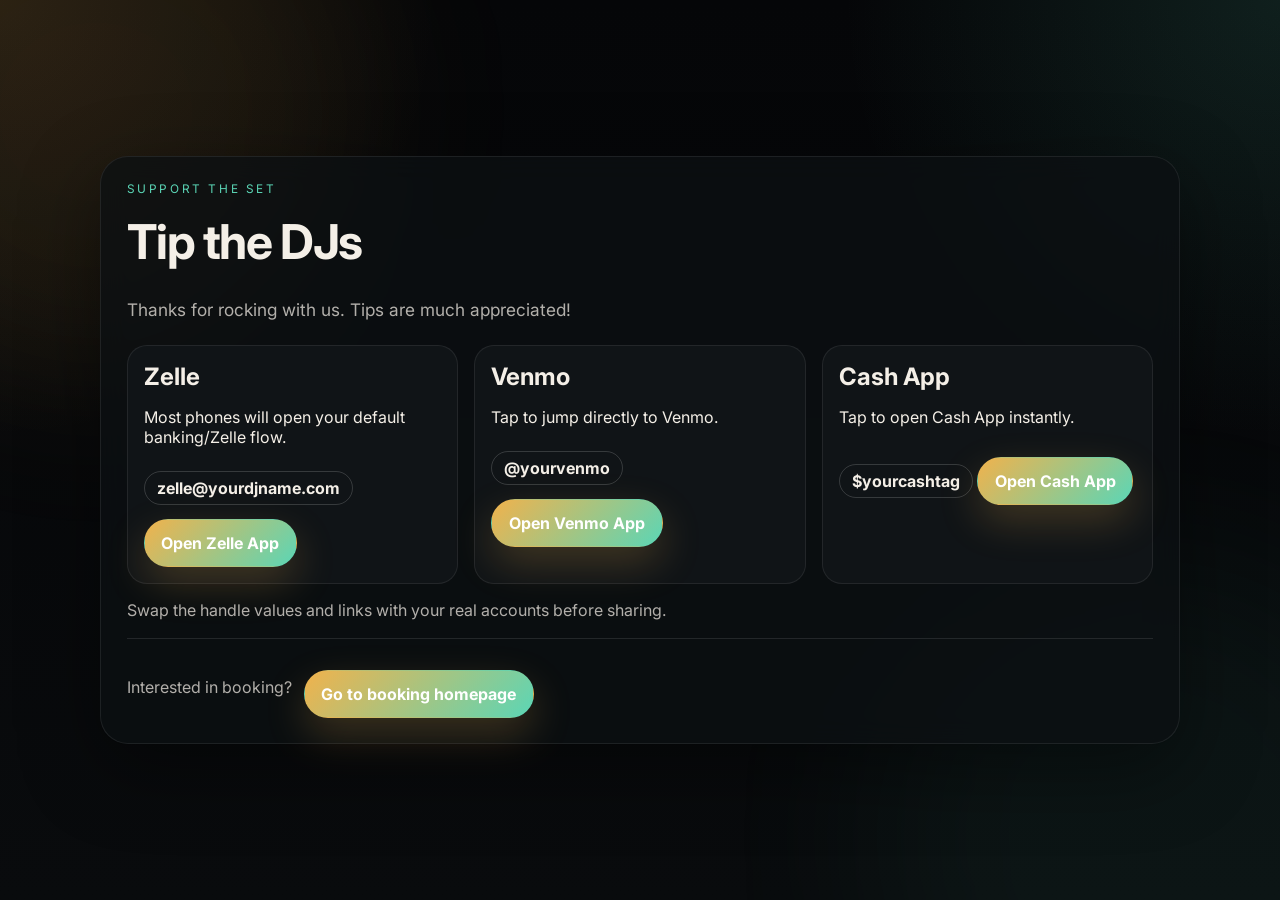
==== commit 378ae6e0: "Revert "feat: refresh Madevisibly pricing section" This reverts commit 334ff59088618e66bd1b9d9618c3d" ====
--- a/tips/index.html
+++ b/tips/index.html
@@ -3,22 +3,112 @@
   <head>
     <meta charset="UTF-8" />
     <meta name="viewport" content="width=device-width, initial-scale=1.0" />
-    <title>Madevisibly | Free Audit</title>
+    <title>Support the DJs | Nightwave</title>
     <meta name="robots" content="noindex, nofollow" />
-    <meta name="description" content="Request a free marketing audit from Madevisibly." />
+    <meta name="description" content="Tip the DJs via Zelle, Venmo, or Cash App." />
     <link rel="preconnect" href="https://fonts.googleapis.com" />
     <link rel="preconnect" href="https://fonts.gstatic.com" crossorigin />
-    <link href="https://fonts.googleapis.com/css2?family=Inter:wght@400;500;600;700;800;900&display=swap" rel="stylesheet" />
+    <link
+      href="https://fonts.googleapis.com/css2?family=Inter:wght@400;500;600;700;800&display=swap"
+      rel="stylesheet"
+    />
     <link rel="stylesheet" href="../styles.css" />
   </head>
   <body class="tips-page">
-    <main class="tips-wrap">
-      <section class="tips-panel">
-        <p class="eyebrow">Private page</p>
-        <h1>Free audit</h1>
-        <p class="lede">Madevisibly helps local service businesses get more calls. Head back to the homepage to book your audit.</p>
-        <a class="tip-link" href="../">Go to the homepage</a>
+    <div class="ambient ambient-a" aria-hidden="true"></div>
+    <div class="ambient ambient-b" aria-hidden="true"></div>
+
+    <main class="tips-wrap reveal is-visible">
+      <section class="tips-panel" data-spotlight>
+        <p class="eyebrow">Support the set</p>
+        <h1>Tip the DJs</h1>
+        <p class="lede">Thanks for rocking with us. Tips are much appreciated!</p>
+
+        <div class="tips-grid">
+          <article class="tip-card">
+            <h2>Zelle</h2>
+            <p>Most phones will open your default banking/Zelle flow.</p>
+            <div class="tip-handle">zelle@yourdjname.com</div>
+            <a
+              class="tip-link tip-app-link"
+              href="https://www.zellepay.com/"
+              data-ios="zelle://"
+              data-android="zelle://"
+              data-fallback="https://www.zellepay.com/"
+            >
+              Open Zelle App
+            </a>
+          </article>
+
+          <article class="tip-card">
+            <h2>Venmo</h2>
+            <p>Tap to jump directly to Venmo.</p>
+            <div class="tip-handle">@yourvenmo</div>
+            <a
+              class="tip-link tip-app-link"
+              href="https://venmo.com/yourvenmo"
+              data-ios="venmo://users/yourvenmo"
+              data-android="venmo://users/yourvenmo"
+              data-fallback="https://venmo.com/yourvenmo"
+            >
+              Open Venmo App
+            </a>
+          </article>
+
+          <article class="tip-card">
+            <h2>Cash App</h2>
+            <p>Tap to open Cash App instantly.</p>
+            <div class="tip-handle">$yourcashtag</div>
+            <a
+              class="tip-link tip-app-link"
+              href="https://cash.app/$yourcashtag"
+              data-ios="cashapp://cash/$yourcashtag"
+              data-android="cashapp://cash/$yourcashtag"
+              data-fallback="https://cash.app/$yourcashtag"
+            >
+              Open Cash App
+            </a>
+          </article>
+        </div>
+
+        <p class="tips-note">
+          Swap the handle values and links with your real accounts before sharing.
+        </p>
+
+        <div class="tips-booking-cta">
+          <p>Interested in booking?</p>
+          <a class="tip-link" href="/">Go to booking homepage</a>
+        </div>
       </section>
     </main>
+
+    <script>
+      (function () {
+        const isIOS = /iPhone|iPad|iPod/i.test(navigator.userAgent);
+        const isAndroid = /Android/i.test(navigator.userAgent);
+
+        document.querySelectorAll('.tip-app-link').forEach((link) => {
+          link.addEventListener('click', (e) => {
+            const ios = link.dataset.ios;
+            const android = link.dataset.android;
+            const fallback = link.dataset.fallback || link.href;
+            const deepLink = isIOS ? ios : isAndroid ? android : null;
+
+            if (!deepLink) return;
+
+            e.preventDefault();
+            const start = Date.now();
+            window.location.href = deepLink;
+
+            setTimeout(() => {
+              // if app didn't open, fallback to web
+              if (Date.now() - start < 1600) {
+                window.location.href = fallback;
+              }
+            }, 900);
+          });
+        });
+      })();
+    </script>
   </body>
 </html>
--- a/styles.css
+++ b/styles.css
@@ -1,14 +1,14 @@
 :root {
-  --bg: #060913;
-  --bg-soft: #0d1320;
-  --panel: rgba(11, 16, 26, 0.88);
-  --panel-strong: rgba(15, 21, 33, 0.98);
+  --bg: #06080b;
+  --bg-soft: #101418;
+  --panel: rgba(12, 16, 19, 0.86);
+  --panel-strong: rgba(17, 21, 24, 0.96);
   --border: rgba(255, 255, 255, 0.08);
-  --text: #f5f8ff;
-  --muted: rgba(233, 240, 255, 0.72);
-  --accent: #4f8cff;
-  --accent-2: #a7ff6b;
-  --accent-3: #39d7ff;
+  --text: #f4efe7;
+  --muted: rgba(244, 239, 231, 0.72);
+  --accent: #f1b24c;
+  --accent-2: #5bd6b6;
+  --accent-3: #ef6f55;
   --shadow: 0 24px 80px rgba(0, 0, 0, 0.42);
   --radius-xl: 28px;
   --radius-lg: 20px;
@@ -24,9 +24,9 @@
   font-family: Inter, system-ui, -apple-system, BlinkMacSystemFont, sans-serif;
   color: var(--text);
   background:
-    radial-gradient(circle at top left, rgba(79, 140, 255, 0.14), transparent 28%),
-    radial-gradient(circle at top right, rgba(167, 255, 107, 0.12), transparent 28%),
-    linear-gradient(180deg, #05070d 0%, #0a101b 100%);
+    radial-gradient(circle at top left, rgba(241, 178, 76, 0.12), transparent 28%),
+    radial-gradient(circle at top right, rgba(91, 214, 182, 0.12), transparent 28%),
+    linear-gradient(180deg, #050608 0%, #090b0d 100%);
   min-height: 100vh;
   overflow-x: hidden;
 }
@@ -48,7 +48,7 @@
   height: 100%;
   width: 0;
   background: linear-gradient(90deg, var(--accent), var(--accent-2), var(--accent-3));
-  box-shadow: 0 0 20px rgba(79, 140, 255, 0.28);
+  box-shadow: 0 0 20px rgba(241, 178, 76, 0.28);
 }
 
 .ambient {
@@ -62,8 +62,8 @@
   z-index: 0;
   transform: translate3d(0, 0, 0);
 }
-.ambient-a { top: -11rem; left: -12rem; background: rgba(79, 140, 255, 0.16); }
-.ambient-b { bottom: -14rem; right: -10rem; background: rgba(167, 255, 107, 0.14); }
+.ambient-a { top: -11rem; left: -12rem; background: rgba(241, 178, 76, 0.16); }
+.ambient-b { bottom: -14rem; right: -10rem; background: rgba(91, 214, 182, 0.16); }
 
 .site-header,
 main,
@@ -87,7 +87,7 @@
   position: sticky;
   top: 0;
   z-index: 1000;
-  background: #07101a;
+  background: #0a0d10;
   border-bottom: 1px solid rgba(255,255,255,0.08);
   box-shadow: 0 10px 32px rgba(0, 0, 0, 0.32);
   transition: transform 220ms ease;
@@ -105,7 +105,7 @@
   display: grid;
   place-items: center;
   border-radius: 14px;
-  background: linear-gradient(135deg, rgba(79, 140, 255, 0.95), rgba(167, 255, 107, 0.88));
+  background: linear-gradient(135deg, rgba(241, 178, 76, 0.95), rgba(91, 214, 182, 0.8));
   box-shadow: var(--shadow);
 }
 .brand-copy {
@@ -256,7 +256,7 @@
 .btn-primary {
   background: linear-gradient(135deg, var(--accent), var(--accent-2));
   color: white;
-  box-shadow: 0 16px 40px rgba(79, 140, 255, 0.24);
+  box-shadow: 0 16px 40px rgba(241, 178, 76, 0.22);
 }
 .btn-secondary,
 .btn-ghost {
@@ -468,14 +468,12 @@
 .section-heading { margin-bottom: 1.4rem; }
 .grid.three-up,
 .social-grid,
-.vibe-grid,
-.pricing-grid {
+.vibe-grid {
   display: grid;
   gap: 1rem;
 }
 .grid.three-up { grid-template-columns: repeat(3, minmax(0, 1fr)); }
 .vibe-grid { grid-template-columns: repeat(3, minmax(0, 1fr)); }
-.pricing-grid { grid-template-columns: repeat(3, minmax(0, 1fr)); }
 .feature-card,
 .vibe-card,
 .social-card,
@@ -516,157 +514,6 @@
   transition: transform 180ms ease, border-color 180ms ease;
 }
 .contact-form { padding: 1rem; }
-
-.pricing-section {
-  padding-top: 3.1rem;
-}
-.pricing-heading {
-  margin-bottom: 1.2rem;
-}
-.pricing-heading h2 {
-  max-width: 16ch;
-}
-.pricing-above {
-  margin: 0 0 0.6rem;
-  color: rgba(233, 240, 255, 0.66);
-  font-size: 0.88rem;
-  letter-spacing: 0.04em;
-}
-.pricing-grid {
-  grid-template-columns: repeat(3, minmax(0, 1fr));
-  align-items: stretch;
-}
-.pricing-card {
-  position: relative;
-  display: flex;
-  flex-direction: column;
-  gap: 1rem;
-  padding: 1.2rem;
-  border-radius: var(--radius-xl);
-  border: 1px solid rgba(255,255,255,0.08);
-  background:
-    linear-gradient(180deg, rgba(12, 18, 30, 0.96), rgba(8, 12, 20, 0.92));
-  box-shadow: var(--shadow);
-  overflow: hidden;
-}
-.pricing-card::before {
-  content: '';
-  position: absolute;
-  inset: 0;
-  background: radial-gradient(circle at top right, rgba(79, 140, 255, 0.14), transparent 38%);
-  pointer-events: none;
-}
-.pricing-card.featured {
-  border-color: rgba(79, 140, 255, 0.34);
-  background:
-    linear-gradient(180deg, rgba(13, 21, 37, 0.98), rgba(8, 12, 20, 0.94));
-  box-shadow: 0 24px 70px rgba(0, 0, 0, 0.42), 0 0 0 1px rgba(79, 140, 255, 0.12);
-}
-.pricing-card.featured::before {
-  background: radial-gradient(circle at top right, rgba(167, 255, 107, 0.15), transparent 38%);
-}
-.pricing-card-top {
-  position: relative;
-  z-index: 1;
-  display: flex;
-  align-items: center;
-  justify-content: space-between;
-  gap: 0.75rem;
-}
-.pricing-tier {
-  margin: 0;
-  font-size: 0.92rem;
-  font-weight: 800;
-  letter-spacing: 0.14em;
-  text-transform: uppercase;
-  color: rgba(233, 240, 255, 0.92);
-}
-.pricing-badge {
-  display: inline-flex;
-  align-items: center;
-  justify-content: center;
-  padding: 0.36rem 0.7rem;
-  border-radius: 999px;
-  border: 1px solid rgba(255,255,255,0.12);
-  background: rgba(255,255,255,0.04);
-  color: rgba(233, 240, 255, 0.82);
-  font-size: 0.76rem;
-  font-weight: 700;
-  white-space: nowrap;
-}
-.pricing-badge.popular {
-  border-color: rgba(167, 255, 107, 0.36);
-  background: rgba(167, 255, 107, 0.1);
-  color: #dfffbe;
-}
-.pricing-subtitle {
-  position: relative;
-  z-index: 1;
-  margin: 0;
-  color: rgba(233, 240, 255, 0.74);
-  font-size: 1rem;
-}
-.pricing-price-row {
-  position: relative;
-  z-index: 1;
-  display: grid;
-  gap: 0.45rem;
-  padding: 0.9rem 0 0.25rem;
-}
-.pricing-price {
-  display: flex;
-  align-items: baseline;
-  gap: 0.1rem;
-  font-size: clamp(3rem, 6vw, 4.4rem);
-  line-height: 0.88;
-  letter-spacing: -0.08em;
-  font-weight: 900;
-  color: #ffffff;
-}
-.pricing-price .currency {
-  font-size: 0.48em;
-  vertical-align: top;
-  color: rgba(167, 255, 107, 0.9);
-}
-.pricing-price .per {
-  margin-left: 0.12rem;
-  font-size: 0.28em;
-  letter-spacing: 0;
-  color: rgba(233, 240, 255, 0.72);
-}
-.pricing-setup {
-  margin: 0;
-  color: rgba(233, 240, 255, 0.72);
-  font-size: 0.94rem;
-}
-.pricing-setup strong {
-  color: #ffffff;
-}
-.pricing-features {
-  position: relative;
-  z-index: 1;
-  margin: 0;
-  padding-left: 1.15rem;
-}
-.pricing-features li + li {
-  margin-top: 0.72rem;
-}
-.feature-note {
-  color: rgba(233, 240, 255, 0.7);
-  font-size: 0.9em;
-}
-.pricing-cta {
-  position: relative;
-  z-index: 1;
-  width: 100%;
-  margin-top: auto;
-}
-.pricing-note {
-  margin: 1rem 0 0;
-  color: rgba(233, 240, 255, 0.66);
-  font-size: 0.95rem;
-}
-
 .form-grid {
   display: grid;
   grid-template-columns: repeat(2, minmax(0, 1fr));
@@ -713,9 +560,9 @@
   place-items: center;
   padding: 2rem 1rem;
   background:
-    radial-gradient(circle at top left, rgba(79, 140, 255, 0.14), transparent 28%),
-    radial-gradient(circle at top right, rgba(167, 255, 107, 0.12), transparent 28%),
-    linear-gradient(180deg, #05070d 0%, #0a101b 100%);
+    radial-gradient(circle at top left, rgba(241, 178, 76, 0.12), transparent 28%),
+    radial-gradient(circle at top right, rgba(91, 214, 182, 0.12), transparent 28%),
+    linear-gradient(180deg, #050608 0%, #090b0d 100%);
 }
 .tips-wrap {
   width: min(1080px, 100%);
@@ -838,7 +685,6 @@
   .grid.three-up,
   .social-grid,
   .vibe-grid,
-  .pricing-grid,
   .contact-strip,
   .form-grid,
   .tips-grid { grid-template-columns: 1fr; }
@@ -977,7 +823,6 @@
   .card-badges span { font-size: 0.7rem; padding: 0.32rem 0.5rem; }
   .grid.three-up,
   .vibe-grid,
-  .pricing-grid,
   .social-grid,
   .contact-strip,
   .form-grid {
@@ -1003,7 +848,6 @@
     max-width: 40ch;
     margin-inline: auto;
   }
-  .pricing-card,
   .feature-card,
   .vibe-card,
   .social-card,
@@ -1011,10 +855,6 @@
   .contact-form {
     padding: 1rem;
   }
-  .pricing-price {
-    font-size: clamp(2.75rem, 12vw, 3.3rem);
-  }
-  .pricing-card,
   .feature-card,
   .vibe-card,
   .social-card,
@@ -1023,7 +863,6 @@
   .contact-strip,
   .grid.three-up,
   .vibe-grid,
-  .pricing-grid,
   .social-grid {
     width: 100%;
   }
